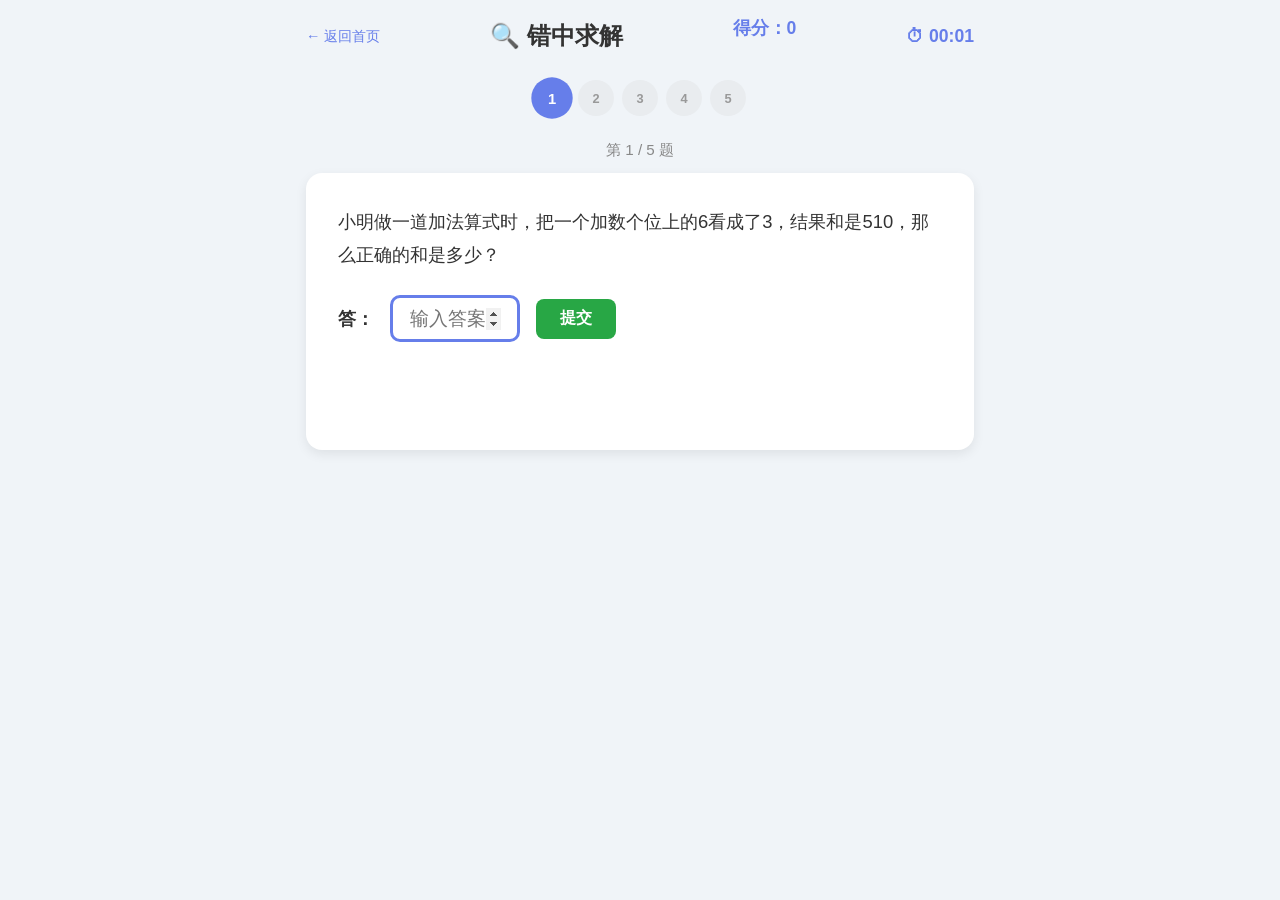
==== 01-error-solving/index.html @ 862d3689 "misc: rename folder" ====
<!DOCTYPE html>
<html lang="zh-CN">
<head>
  <meta charset="UTF-8">
  <meta name="viewport" content="width=device-width, initial-scale=1.0">
  <title>错中求解</title>
  <link rel="stylesheet" href="../css/style.css">
  <style>
    .q-card {
      background: #fff;
      border-radius: 16px;
      padding: 2rem;
      box-shadow: 0 4px 12px rgba(0,0,0,0.08);
      margin-bottom: 1.5rem;
    }
    .q-card .q-text {
      font-size: 1.15rem;
      line-height: 1.8;
      margin-bottom: 1.5rem;
      color: #333;
    }
    .q-card .q-input-row {
      display: flex;
      align-items: center;
      gap: 1rem;
      flex-wrap: wrap;
    }
    .q-card .q-input-row label {
      font-size: 1.1rem;
      font-weight: 700;
    }
    .q-card .q-input-row input {
      padding: 0.6rem 1rem;
      border: 3px solid #e0e0e0;
      border-radius: 10px;
      font-size: 1.2rem;
      width: 130px;
      outline: none;
      text-align: center;
      transition: border-color 0.2s;
    }
    .q-card .q-input-row input:focus {
      border-color: #667eea;
    }
    .q-card .q-input-row input:disabled {
      background: #f5f5f5;
    }
    .feedback {
      margin-top: 1.25rem;
      padding: 1rem 1.25rem;
      border-radius: 10px;
      font-size: 1.1rem;
      font-weight: 700;
      text-align: center;
      min-height: 3rem;
      display: flex;
      align-items: center;
      justify-content: center;
      gap: 0.5rem;
    }
    .feedback.correct {
      background: #d4edda;
      color: #155724;
    }
    .feedback.wrong {
      background: #f8d7da;
      color: #721c24;
    }
    .progress-bar {
      display: flex;
      gap: 0.5rem;
      margin-bottom: 1.5rem;
      justify-content: center;
    }
    .progress-dot {
      width: 36px;
      height: 36px;
      border-radius: 50%;
      background: #e9ecef;
      display: flex;
      align-items: center;
      justify-content: center;
      font-size: 0.8rem;
      font-weight: 700;
      color: #999;
      transition: all 0.3s;
    }
    .progress-dot.active {
      background: #667eea;
      color: #fff;
      transform: scale(1.15);
    }
    .progress-dot.done {
      background: #28a745;
      color: #fff;
    }
    .progress-dot.wrong-dot {
      background: #dc3545;
      color: #fff;
    }
    .score-display {
      text-align: center;
      font-size: 1.1rem;
      font-weight: 700;
      color: #667eea;
      margin-bottom: 1rem;
    }
    .result-final {
      text-align: center;
      padding: 2rem;
    }
    .result-final .big-score {
      font-size: 4rem;
      font-weight: 900;
      color: #667eea;
    }
    .result-final .congrats {
      font-size: 1.8rem;
      font-weight: 800;
      color: #ff6b6b;
      margin-top: 0.5rem;
      animation: pulse 1s ease-in-out infinite alternate;
    }
    @keyframes pulse {
      from { transform: scale(1); }
      to { transform: scale(1.08); }
    }
    .result-final .sub-text {
      margin-top: 0.75rem;
      color: #666;
      font-size: 1rem;
    }
    .result-final .wrong-review {
      margin-top: 1.5rem;
      text-align: left;
      max-width: 600px;
      margin-left: auto;
      margin-right: auto;
    }
    .result-final .wrong-review-item {
      padding: 0.75rem;
      border-bottom: 1px solid #eee;
      font-size: 0.9rem;
      line-height: 1.6;
    }
    .result-final .wrong-review-item:last-child {
      border-bottom: none;
    }
    .countdown-text {
      font-size: 0.85rem;
      color: #999;
      margin-top: 0.5rem;
    }
  </style>
</head>
<body>

<div class="test-page">
  <div class="test-header">
    <a href="../" class="btn-back">← 返回首页</a>
    <h2>🔍 错中求解</h2>
    <span class="score-display" id="scoreDisplay">得分：0</span>
    <span class="timer" id="timerDisplay">⏱ 00:00</span>
  </div>

  <div class="progress-bar" id="progressBar"></div>

  <div id="questionArea"></div>
</div>

<script src="../js/common.js"></script>
<script>
const TOTAL = 5;
const generators = [genType1, genType2, genType5, genType1, genType2];

let questions = [];
let currentIdx = 0;
let score = 0;
let results = [];
let advancing = false;
let timerSeconds = 0;
let timerInterval = null;

function randDigit(min, max) { return randInt(min, max); }

function pickNewDigit(old, min, max) {
  let d;
  do { d = randInt(min, max); } while (d === old);
  return d;
}

function posInfo(pos) {
  return [
    { name: '百位', place: 100, min: 1, max: 9 },
    { name: '十位', place: 10, min: 0, max: 9 },
    { name: '个位', place: 1, min: 0, max: 9 }
  ][pos];
}

function genType1() {
  while (true) {
    const d = [randDigit(1, 9), randDigit(0, 9), randDigit(0, 9)];
    const A = d[0]*100 + d[1]*10 + d[2];
    if (A > 800) continue;
    const B = randInt(10, 1000 - A);
    const correct = A + B;
    const pos = randInt(0, 2);
    const info = posInfo(pos);
    const digit = d[pos];
    const newDigit = pickNewDigit(digit, info.min, info.max);
    const error = (newDigit - digit) * info.place;
    const wrong = correct + error;
    if (correct >= 100 && correct <= 1000 && wrong >= 100 && wrong <= 1000)
      return {
        q: `小明做一道加法算式时，把一个加数${info.name}上的${digit}看成了${newDigit}，结果和是${wrong}，那么正确的和是多少？`,
        answer: correct
      };
  }
}

function genType2() {
  while (true) {
    const da = [randDigit(1, 9), randDigit(0, 9), randDigit(0, 9)];
    const A = da[0]*100 + da[1]*10 + da[2];
    if (A > 500) continue;
    const db = [randDigit(1, 9), randDigit(0, 9), randDigit(0, 9)];
    const B = db[0]*100 + db[1]*10 + db[2];
    if (A + B > 1000) continue;
    const correct = A + B;
    const pos1 = randInt(0, 2);
    const info1 = posInfo(pos1);
    const digit1 = da[pos1];
    const newDigit1 = pickNewDigit(digit1, info1.min, info1.max);
    const error1 = (newDigit1 - digit1) * info1.place;
    const pos2 = randInt(0, 2);
    const info2 = posInfo(pos2);
    const digit2 = db[pos2];
    const newDigit2 = pickNewDigit(digit2, info2.min, info2.max);
    const error2 = (newDigit2 - digit2) * info2.place;
    const wrong = correct + error1 + error2;
    if (correct >= 100 && correct <= 1000 && wrong >= 100 && wrong <= 1000)
      return {
        q: `小明做一道加法算式时，错把一个加数${info1.name}上的${digit1}看成了${newDigit1}，把另一个加数${info2.name}上的${digit2}看成了${newDigit2}，结果和是${wrong}，那么正确的和是多少？`,
        answer: correct
      };
  }
}

function genType5() {
  while (true) {
    const d = [randDigit(1, 9), randDigit(0, 9), randDigit(0, 9)];
    const A = d[0]*100 + d[1]*10 + d[2];
    if (A > 800) continue;
    const B = randInt(10, 1000 - A);
    const correct = A + B;
    const pool = [0, 1, 2];
    const idx1 = randInt(0, 2);
    pool.splice(pool.indexOf(idx1), 1);
    const idx2 = pool[randInt(0, 1)];
    const info1 = posInfo(idx1);
    const info2 = posInfo(idx2);
    const nd1 = pickNewDigit(d[idx1], info1.min, info1.max);
    const nd2 = pickNewDigit(d[idx2], info2.min, info2.max);
    const error = (nd1 - d[idx1]) * info1.place + (nd2 - d[idx2]) * info2.place;
    const wrong = correct + error;
    if (correct >= 100 && correct <= 1000 && wrong >= 100 && wrong <= 1000)
      return {
        q: `小明做一道加法算式时，把一个加数${info1.name}上的${d[idx1]}看成了${nd1}，${info2.name}上的${d[idx2]}看成了${nd2}，结果和是${wrong}，那么正确的和是多少？`,
        answer: correct
      };
  }
}

function formatTime(sec) {
  const m = String(Math.floor(sec / 60)).padStart(2, '0');
  const s = String(sec % 60).padStart(2, '0');
  return m + ':' + s;
}

function startTimer() {
  stopTimer();
  timerSeconds = 0;
  document.getElementById('timerDisplay').textContent = '⏱ 00:00';
  timerInterval = setInterval(function() {
    timerSeconds++;
    document.getElementById('timerDisplay').textContent = '⏱ ' + formatTime(timerSeconds);
  }, 1000);
}

function stopTimer() {
  if (timerInterval) { clearInterval(timerInterval); timerInterval = null; }
}

function init() {
  questions = [];
  for (let i = 0; i < TOTAL; i++) {
    questions.push(generators[i]());
  }
  currentIdx = 0;
  score = 0;
  results = [];
  advancing = false;
  updateScore();
  renderProgress();
  renderQuestion();
  startTimer();
}

function renderProgress() {
  const bar = document.getElementById('progressBar');
  bar.innerHTML = '';
  for (let i = 0; i < TOTAL; i++) {
    const dot = document.createElement('div');
    dot.className = 'progress-dot';
    dot.textContent = i + 1;
    bar.appendChild(dot);
  }
  updateProgress();
}

function updateProgress() {
  const dots = document.querySelectorAll('.progress-dot');
  dots.forEach((dot, i) => {
    dot.className = 'progress-dot';
    if (i < currentIdx) {
      const r = results[i];
      dot.classList.add(r && r.ok ? 'done' : 'wrong-dot');
    } else if (i === currentIdx) {
      dot.classList.add('active');
    }
  });
}

function updateScore() {
  document.getElementById('scoreDisplay').textContent = '得分：' + score;
}

function renderQuestion() {
  if (currentIdx >= TOTAL) {
    showFinalResult();
    return;
  }

  renderProgress();
  const area = document.getElementById('questionArea');
  const q = questions[currentIdx];

  area.innerHTML = `
    <div style="text-align:center;margin-bottom:0.75rem;font-size:0.95rem;color:#888">
      第 ${currentIdx + 1} / ${TOTAL} 题
    </div>
    <div class="q-card">
      <div class="q-text">${q.q}</div>
      <div class="q-input-row">
        <label>答：</label>
        <input type="number" id="answerInput" placeholder="输入答案" autocomplete="off">
        <button class="btn btn-success" id="submitBtn">提交</button>
      </div>
      <div class="feedback" id="feedback"></div>
      <div class="countdown-text" id="countdownText"></div>
    </div>
  `;

  const input = document.getElementById('answerInput');
  const btn = document.getElementById('submitBtn');
  input.focus();

  function handleSubmit() {
    if (advancing) return;
    const val = parseInt(input.value, 10);
    if (isNaN(val)) { input.focus(); return; }

    const ok = val === q.answer;
    const fb = document.getElementById('feedback');

    if (ok) {
      score += 20;
      updateScore();
      fb.className = 'feedback correct';
      fb.innerHTML = '✅ 正确！ +20分';
    } else {
      fb.className = 'feedback wrong';
      fb.innerHTML = '❌ 正确答案是：<strong>' + q.answer + '</strong>，你填的是 ' + val;
    }

    results.push({ q: q.q, yourAnswer: isNaN(val) ? '' : val, correctAnswer: q.answer, ok });
    input.disabled = true;
    btn.disabled = true;
    advancing = true;

    let countdown = 2;
    document.getElementById('countdownText').textContent = countdown + ' 秒后进入下一题...';
    const timer = setInterval(() => {
      countdown--;
      if (countdown > 0) {
        document.getElementById('countdownText').textContent = countdown + ' 秒后进入下一题...';
      } else {
        clearInterval(timer);
        currentIdx++;
        advancing = false;
        renderQuestion();
      }
    }, 1000);
  }

  btn.addEventListener('click', handleSubmit);
  input.addEventListener('keydown', function(e) {
    if (e.key === 'Enter') handleSubmit();
  });
}

function showFinalResult() {
  const area = document.getElementById('questionArea');
  const isPerfect = score === 100;
  const wrongs = results.filter(r => !r.ok);

  let wrongReview = '';
  if (wrongs.length > 0) {
    wrongReview = '<div class="wrong-review"><h4 style="margin-bottom:0.75rem;color:#dc3545">错题回顾：</h4>';
    wrongs.forEach(w => {
      wrongReview += '<div class="wrong-review-item">' + w.q + '<br><span style="color:#dc3545">你的答案：' + w.yourAnswer + '</span> &nbsp; <span style="color:#28a745">正确答案：' + w.correctAnswer + '</span></div>';
    });
    wrongReview += '</div>';
  }

  stopTimer();

  area.innerHTML =
    '<div class="result-final">' +
      '<div class="big-score">' + score + '</div>' +
      '<div style="font-size:1.2rem;color:#666;margin-top:0.25rem">总分（满分100）</div>' +
      (isPerfect ? '<div class="congrats">🎉 太棒了！满分通关！</div>' : '') +
      '<div class="sub-text">答对 ' + results.filter(r => r.ok).length + ' 题，答错 ' + wrongs.length + ' 题</div>' +
      '<div style="margin-top:0.5rem;font-size:1.1rem;color:#667eea;font-weight:700">⏱ 用时 ' + formatTime(timerSeconds) + '</div>' +
      wrongReview +
      '<button class="btn btn-primary" style="margin-top:1.5rem" onclick="init()">重新挑战</button>' +
    '</div>';
}

init();
</script>
</body>
</html>
---- css/style.css ----
* {
  margin: 0;
  padding: 0;
  box-sizing: border-box;
}

body {
  font-family: -apple-system, "Microsoft YaHei", "PingFang SC", sans-serif;
  background: #f0f4f8;
  min-height: 100vh;
  color: #333;
}

/* ======== Header ======== */
.site-header {
  background: linear-gradient(135deg, #667eea 0%, #764ba2 100%);
  color: #fff;
  padding: 2rem 1rem;
  text-align: center;
}

.site-header h1 {
  font-size: 2rem;
  font-weight: 800;
  letter-spacing: 2px;
}

.site-header p {
  margin-top: 0.5rem;
  opacity: 0.9;
  font-size: 1rem;
}

/* ======== Container ======== */
.container {
  max-width: 1100px;
  margin: 0 auto;
  padding: 2rem 1rem;
}

/* ======== Card Grid ======== */
.card-grid {
  display: grid;
  grid-template-columns: repeat(auto-fill, minmax(280px, 1fr));
  gap: 1.5rem;
}

.card {
  background: #fff;
  border-radius: 16px;
  padding: 1.5rem;
  box-shadow: 0 4px 12px rgba(0,0,0,0.08);
  cursor: pointer;
  transition: transform 0.2s, box-shadow 0.2s;
  text-decoration: none;
  color: inherit;
  display: flex;
  flex-direction: column;
  position: relative;
  overflow: hidden;
}

.card:hover {
  transform: translateY(-4px);
  box-shadow: 0 8px 24px rgba(0,0,0,0.12);
}

.card .icon {
  font-size: 2.5rem;
  margin-bottom: 0.75rem;
}

.card h3 {
  font-size: 1.25rem;
  margin-bottom: 0.5rem;
}

.card p {
  font-size: 0.9rem;
  color: #666;
  line-height: 1.5;
  flex: 1;
}

.card .meta {
  margin-top: 1rem;
  display: flex;
  align-items: center;
  gap: 0.75rem;
  font-size: 0.8rem;
}

.badge {
  display: inline-block;
  padding: 0.2rem 0.6rem;
  border-radius: 999px;
  font-size: 0.75rem;
  font-weight: 600;
}

.badge-easy {
  background: #d4edda;
  color: #155724;
}

.badge-medium {
  background: #fff3cd;
  color: #856404;
}

.badge-hard {
  background: #f8d7da;
  color: #721c24;
}

.card .tag {
  display: inline-block;
  background: #e9ecef;
  color: #495057;
  padding: 0.15rem 0.5rem;
  border-radius: 4px;
  font-size: 0.7rem;
}

/* ======== Test Page ======== */
.test-page {
  max-width: 700px;
  margin: 0 auto;
  padding: 1rem;
}

.test-header {
  display: flex;
  align-items: center;
  justify-content: space-between;
  margin-bottom: 1.5rem;
  flex-wrap: wrap;
  gap: 0.75rem;
}

.test-header h2 {
  font-size: 1.5rem;
}

.btn-back {
  display: inline-flex;
  align-items: center;
  gap: 0.3rem;
  color: #667eea;
  text-decoration: none;
  font-size: 0.9rem;
}

.btn-back:hover {
  text-decoration: underline;
}

/* ======== Config Bar ======== */
.config-bar {
  display: flex;
  align-items: center;
  gap: 1rem;
  flex-wrap: wrap;
  margin-bottom: 1.5rem;
  padding: 1rem;
  background: #fff;
  border-radius: 12px;
  box-shadow: 0 2px 8px rgba(0,0,0,0.06);
}

.config-bar label {
  font-size: 0.9rem;
  font-weight: 600;
}

.config-bar select,
.config-bar input[type="number"] {
  padding: 0.4rem 0.6rem;
  border: 2px solid #e0e0e0;
  border-radius: 8px;
  font-size: 0.9rem;
  outline: none;
  transition: border-color 0.2s;
}

.config-bar select:focus,
.config-bar input[type="number"]:focus {
  border-color: #667eea;
}

.config-bar input[type="number"] {
  width: 70px;
}

/* ======== Question ======== */
.question-list {
  list-style: none;
}

.question-item {
  background: #fff;
  border-radius: 12px;
  padding: 1rem 1.25rem;
  margin-bottom: 0.75rem;
  box-shadow: 0 2px 8px rgba(0,0,0,0.06);
  display: flex;
  align-items: center;
  gap: 0.75rem;
  flex-wrap: wrap;
}

.question-item .q-num {
  font-weight: 700;
  color: #667eea;
  min-width: 2rem;
}

.question-item .q-text {
  font-size: 1.1rem;
  font-weight: 600;
  min-width: 100px;
}

.question-item .q-input {
  padding: 0.4rem 0.6rem;
  border: 2px solid #e0e0e0;
  border-radius: 8px;
  font-size: 1rem;
  width: 100px;
  outline: none;
  transition: border-color 0.2s;
  text-align: center;
}

.question-item .q-input:focus {
  border-color: #667eea;
}

.question-item .q-result {
  font-size: 0.9rem;
  font-weight: 600;
  min-width: 60px;
}

.q-result.correct {
  color: #28a745;
}

.q-result.wrong {
  color: #dc3545;
}

/* ======== Buttons ======== */
.btn {
  display: inline-flex;
  align-items: center;
  gap: 0.4rem;
  padding: 0.6rem 1.5rem;
  border: none;
  border-radius: 8px;
  font-size: 1rem;
  font-weight: 600;
  cursor: pointer;
  transition: background 0.2s, transform 0.1s;
}

.btn:active {
  transform: scale(0.97);
}

.btn-primary {
  background: linear-gradient(135deg, #667eea, #764ba2);
  color: #fff;
}

.btn-primary:hover {
  opacity: 0.9;
}

.btn-success {
  background: #28a745;
  color: #fff;
}

.btn-success:hover {
  background: #218838;
}

.btn-outline {
  background: transparent;
  border: 2px solid #667eea;
  color: #667eea;
}

.btn-outline:hover {
  background: #667eea;
  color: #fff;
}

.btn-group {
  display: flex;
  gap: 0.75rem;
  flex-wrap: wrap;
  margin-top: 1rem;
}

/* ======== Result Panel ======== */
.result-panel {
  margin-top: 1.5rem;
  padding: 1.5rem;
  background: #fff;
  border-radius: 12px;
  box-shadow: 0 2px 8px rgba(0,0,0,0.06);
  text-align: center;
}

.result-panel .score {
  font-size: 3rem;
  font-weight: 800;
  color: #667eea;
}

.result-panel .score-label {
  font-size: 1rem;
  color: #666;
}

.result-panel .detail {
  margin-top: 0.75rem;
  font-size: 0.9rem;
  color: #666;
}

/* ======== Timer ======== */
.timer {
  font-size: 1.1rem;
  font-weight: 700;
  color: #667eea;
}

/* ======== Responsive ======== */
@media (max-width: 600px) {
  .site-header h1 { font-size: 1.5rem; }
  .card-grid { grid-template-columns: 1fr; }
  .question-item { flex-direction: column; align-items: stretch; text-align: center; }
  .question-item .q-input { width: 100%; }
  .config-bar { flex-direction: column; align-items: stretch; }
}
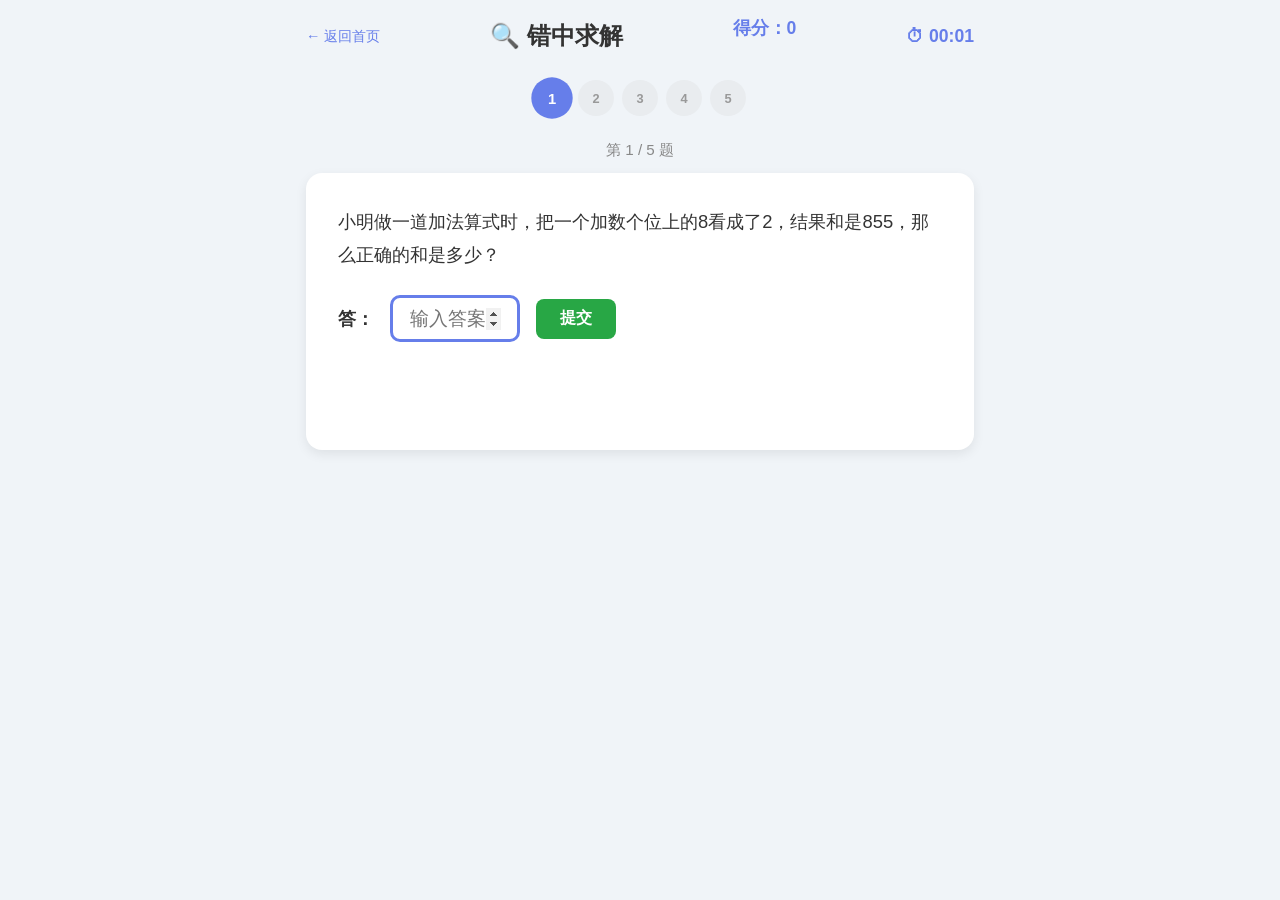
==== commit 7b319d7a: "fix: 结果页进度栏末题标记完成状态" ====
--- a/01-error-solving/index.html
+++ b/01-error-solving/index.html
@@ -410,6 +410,7 @@
 }
 
 function showFinalResult() {
+  updateProgress();
   const area = document.getElementById('questionArea');
   const isPerfect = score === 100;
   const wrongs = results.filter(r => !r.ok);
